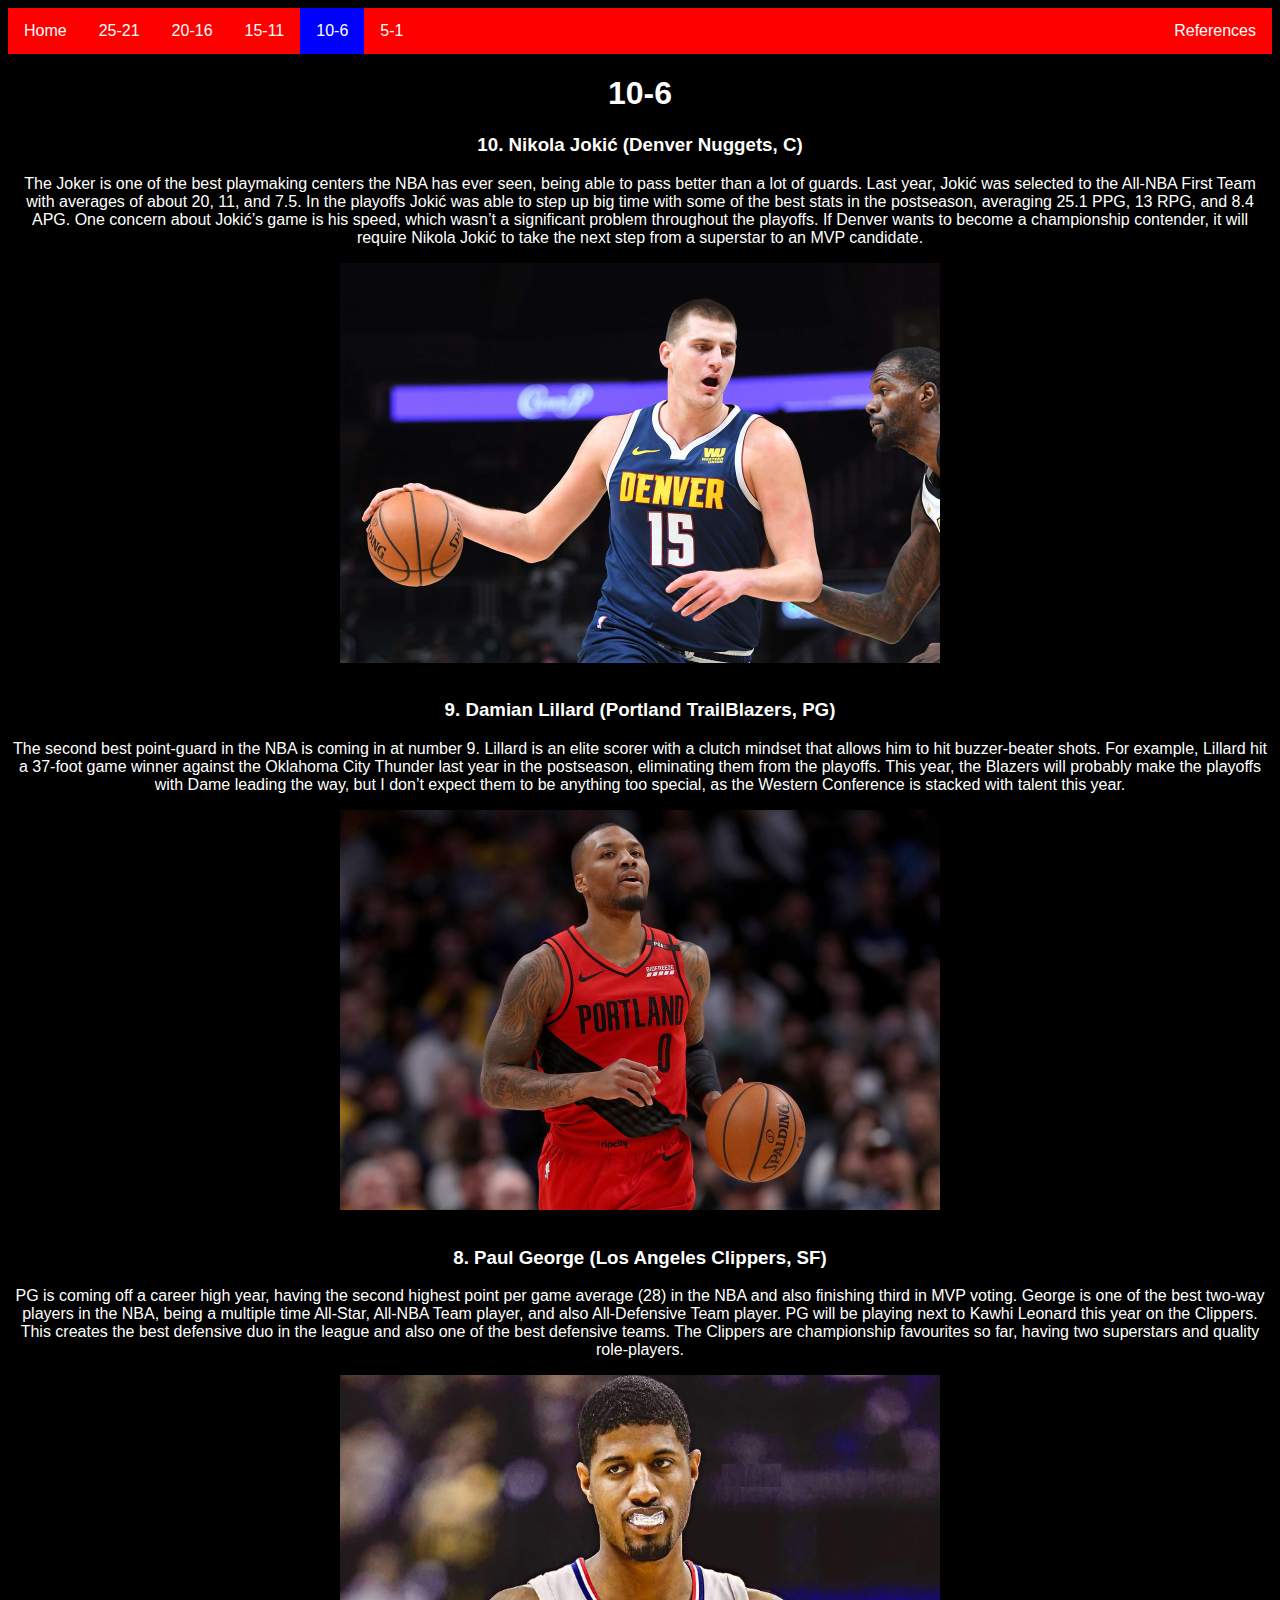
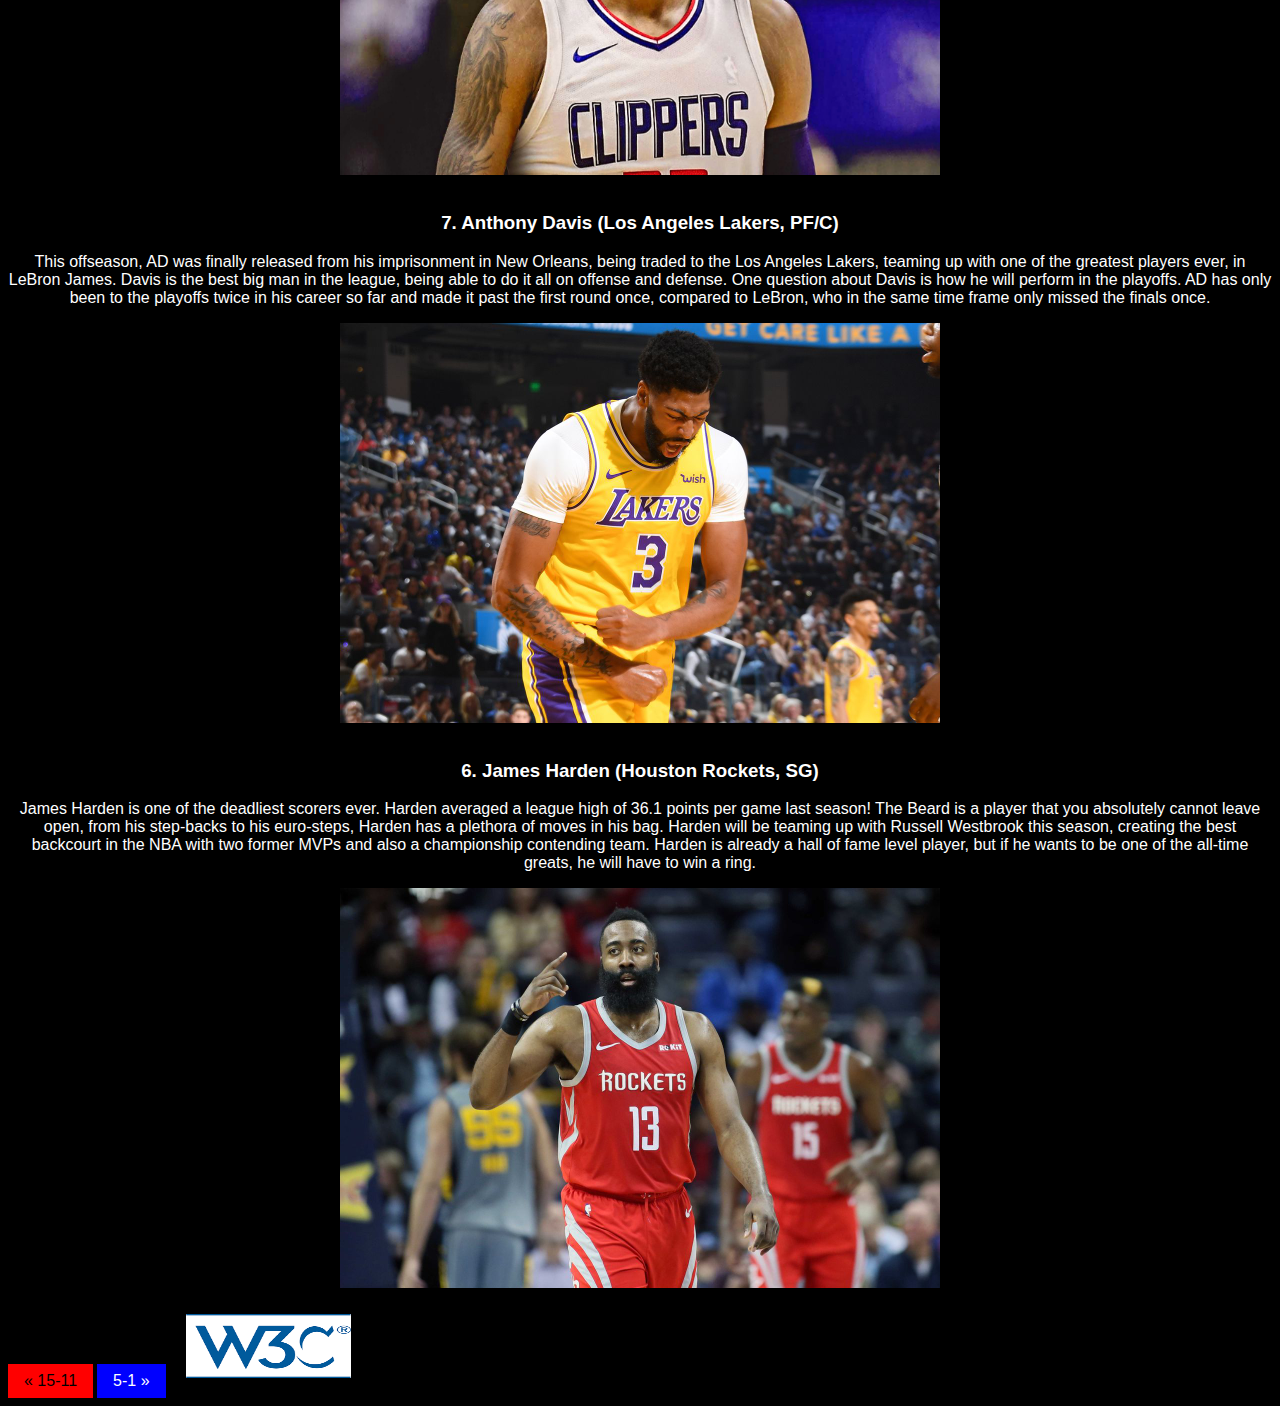
==== 10-6.html @ abd80d1b "Add files via upload" ====
<!doctype html>
<html lang="en">
	<head>
		<meta charset="UTF-8">
		<title>10-6</title>
		<link rel="stylesheet" type="text/css" href="pages.css">
	</head>
	
	<body>
		<nav>
		<ul>
		<li><a href="index.html">Home</a></li>
		<li><a href="25-21.html">25-21</a></li>
		<li><a href="20-16.html">20-16</a></li>
		<li><a href="15-11.html">15-11</a></li>
		<li><a class="active" href="10-6.html">10-6</a></li>
		<li><a href="5-1.html">5-1</a></li>
		<li style="float:right"><a href="references.html">References</a></li>
		</ul>
		</nav>
		
		<h1>10-6</h1>
		<h3>10. Nikola Jokić (Denver Nuggets, C)</h3>
		<p>The Joker is one of the best playmaking centers the NBA has ever seen, being able to pass better than a lot of guards. Last year, Jokić was selected to the All-NBA First Team with averages of about 20, 11, and 7.5. In the playoffs Jokić was able to step up big time with some of the best stats in the postseason, averaging 25.1 PPG, 13 RPG, and 8.4 APG. One concern about Jokić’s game is his speed, which wasn’t a significant problem throughout the playoffs. If Denver wants to become a championship contender, it will require Nikola Jokić to take the next step from a superstar to an MVP candidate.</p>
		<img src="/images/jokic.jpg" alt="Nikola Jokic" style="width:600px;height:400px">
		<br>
		<h3>9. Damian Lillard (Portland TrailBlazers, PG)</h3>
		<p>The second best point-guard in the NBA is coming in at number 9. Lillard is an elite scorer with a clutch mindset that allows him to hit buzzer-beater shots. For example, Lillard hit a 37-foot game winner against the Oklahoma City Thunder last year in the postseason, eliminating them from the playoffs. This year, the Blazers will probably make the playoffs with Dame leading the way, but I don’t expect them to be anything too special, as the Western Conference is stacked with talent this year.</p>
		<img src="/images/lillard.jpg" alt="Damian Lillard" style="width:600px;height:400px">
		<br>
		<h3>8. Paul George (Los Angeles Clippers, SF)</h3>
		<p>PG is coming off a career high year, having the second highest point per game average (28) in the NBA and also finishing third in MVP voting. George is one of the best two-way players in the NBA, being a multiple time All-Star, All-NBA Team player, and also All-Defensive Team player. PG will be playing next to Kawhi Leonard this year on the Clippers. This creates the best defensive duo in the league and also one of the best defensive teams. The Clippers are championship favourites so far, having two superstars and quality role-players.</p>
		<img src="/images/george.jpg" alt="Paul George" style="width:600px;height:400px">
		<br>
		<h3>7. Anthony Davis (Los Angeles Lakers, PF/C)</h3>
		<p>This offseason, AD was finally released from his imprisonment in New Orleans, being traded to the Los Angeles Lakers, teaming up with one of the greatest players ever, in LeBron James. Davis is the best big man in the league, being able to do it all on offense and defense. One question about Davis is how he will perform in the playoffs. AD has only been to the playoffs twice in his career so far and made it past the first round once, compared to LeBron, who in the same time frame only missed the finals once.</p>
		<img src="/images/davis.jpg" alt="Anthony Davis" style="width:600px;height:400px">
		<br>
		<h3>6. James Harden (Houston Rockets, SG)</h3>
		<p>James Harden is one of the deadliest scorers ever. Harden averaged a league high of 36.1 points per game last season! The Beard is a player that you absolutely cannot leave open, from his step-backs to his euro-steps, Harden has a plethora of moves in his bag. Harden will be teaming up with Russell Westbrook this season, creating the best backcourt in the NBA with two former MVPs and also a championship contending team. Harden is already a hall of fame level player, but if he wants to be one of the all-time greats, he will have to win a ring.</p>
		<img src="/images/harden.jpg" alt="James Harden" style="width:600px;height:400px">
		<br>
		
		<a href="15-11.html" class="previous">&laquo; 15-11</a>
		<a href="5-1.html" class="next">5-1 &raquo;</a>
		
		<a href="https://validator.w3.org/nu/#file">
		<img src="/images/w3c.png" width="165" height="64" alt="W3C">
		</a>
	</body>
</html>
---- pages.css ----
body {
  background-color: black;
}

ul {
  list-style-type: none;
  margin: 0;
  padding: 0;
  overflow: hidden;
  background-color: #FF0000;
}

li {
  float: left;
}

li a {
  display: block;
  color: white;
  text-align: center;
  padding: 14px 16px;
  text-decoration: none;
  font-family: "Comic Sans MS", Cursive, Sans-serif;
}

li a:hover {
  background-color: #0000FF;
}

.active {
  background-color: #0000FF;
}

h1,
h3,
p {
  text-align: center;
  font-family: "Comic Sans MS", Cursive, Sans-serif;
  color: white;
}

img {
  display: block;
  margin-left: auto;
  margin-right: auto;
}

a {
  text-decoration: none;
  display: inline-block;
  padding: 8px 16px;
}

a:hover {
  background-color: #ddd;
  color: black;
}

.previous {
  background-color: #FF0000;
  color: black;
  font-family: "Comic Sans MS", Cursive, Sans-serif;
}

.next {
  background-color: #0000FF;
  color: white;
  font-family: "Comic Sans MS", Cursive, Sans-serif;
}
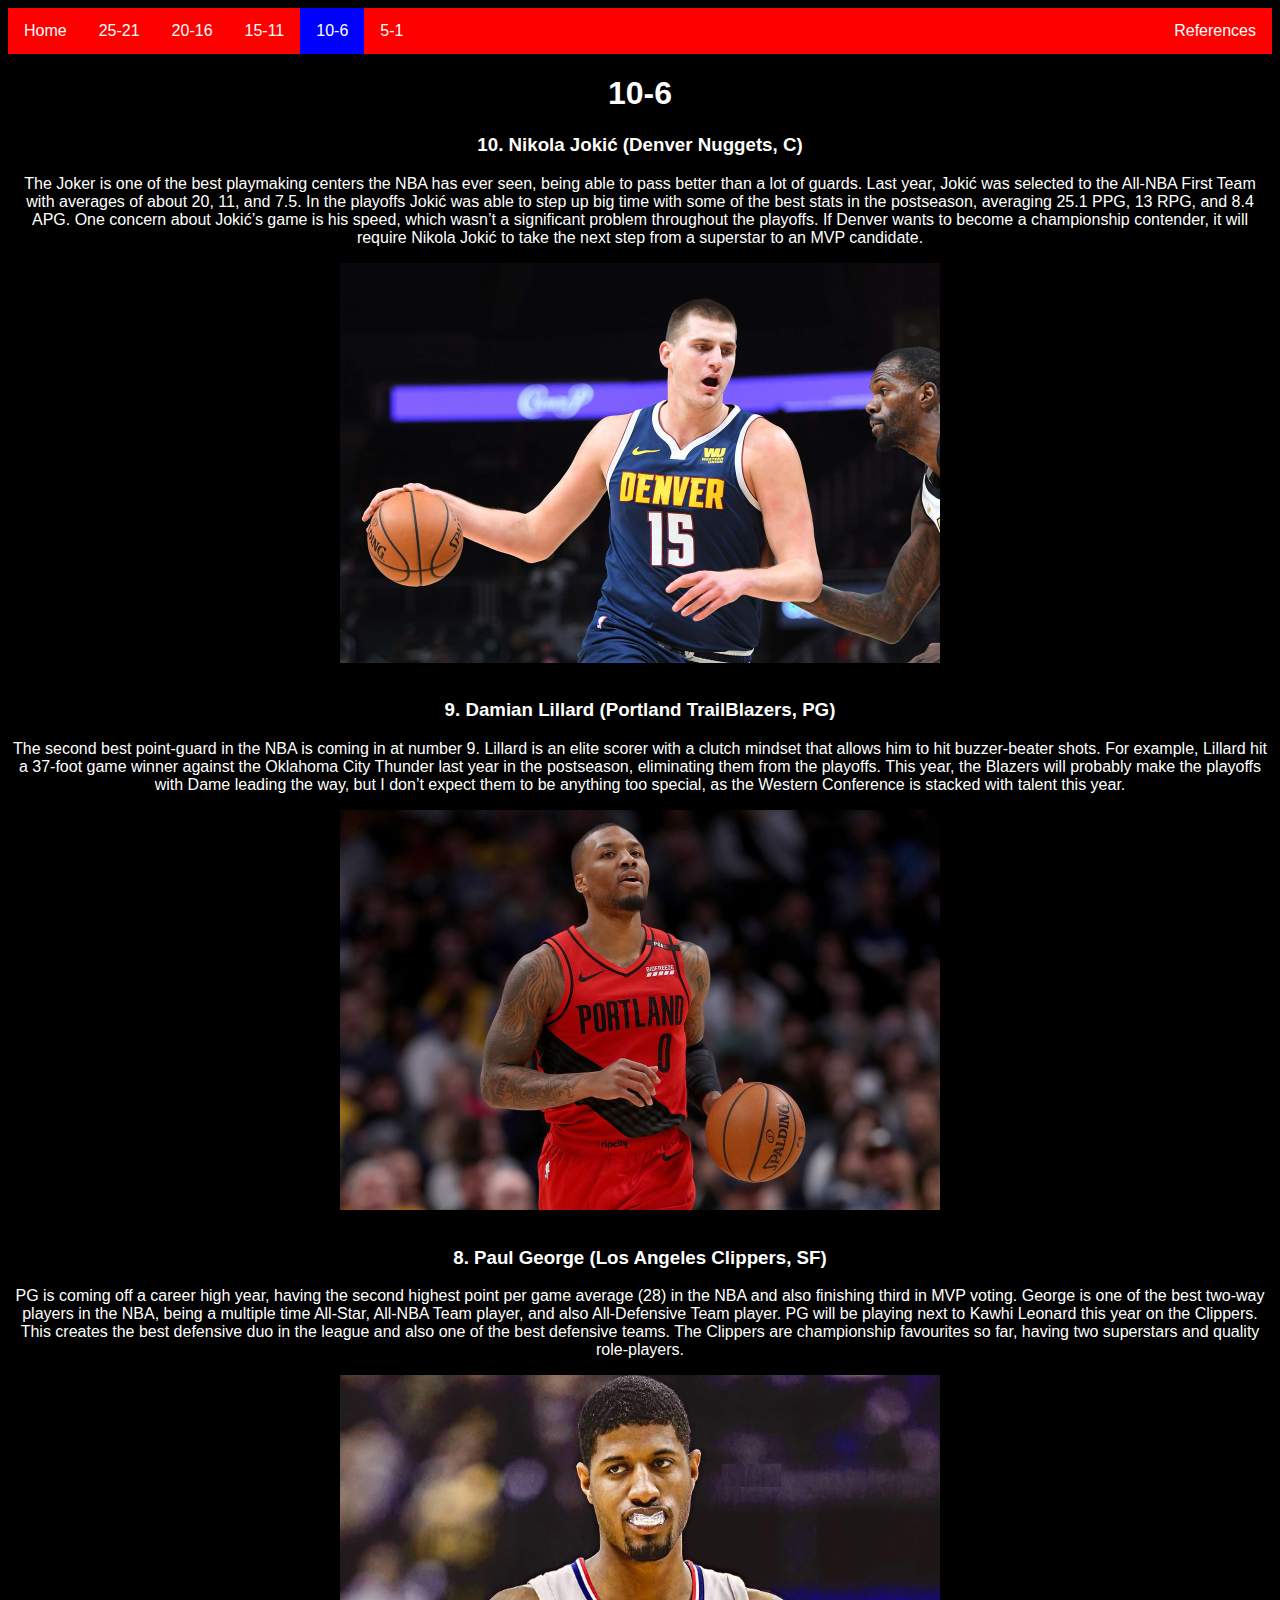
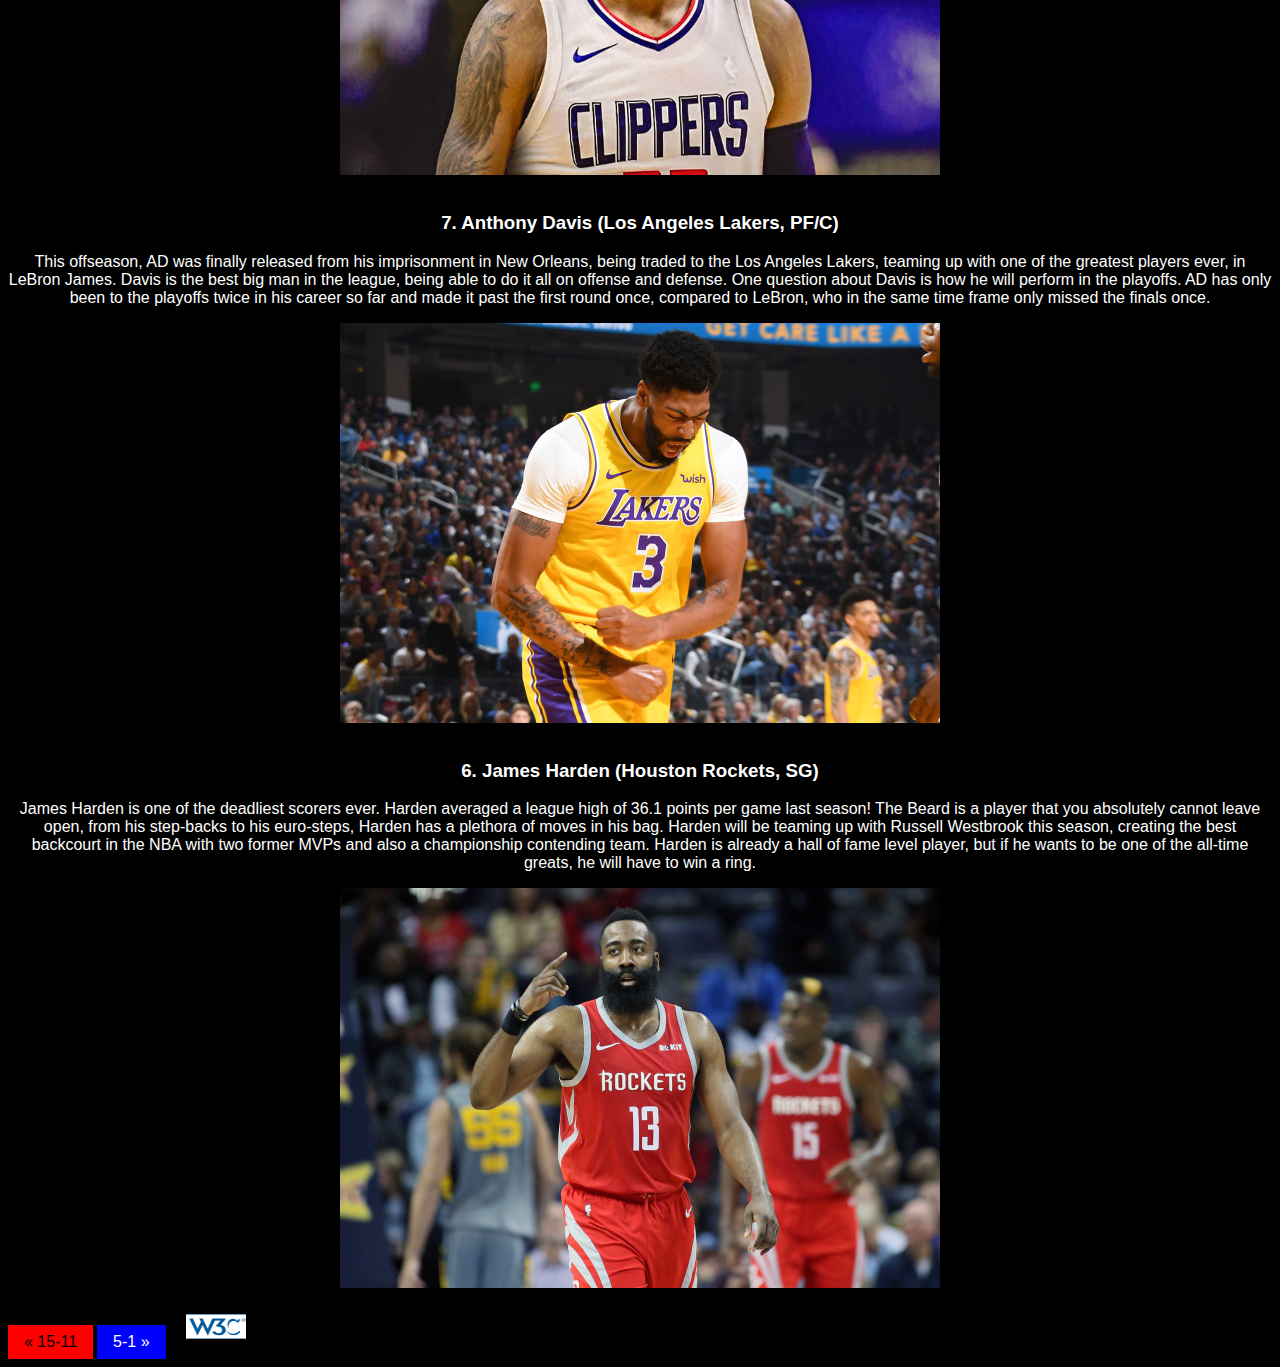
==== commit 02bea320: "Update 10-6.html" ====
--- a/10-6.html
+++ b/10-6.html
@@ -1,5 +1,6 @@
 <!doctype html>
 <html lang="en">
+	
 	<head>
 		<meta charset="UTF-8">
 		<title>10-6</title>
@@ -8,44 +9,45 @@
 	
 	<body>
 		<nav>
-		<ul>
-		<li><a href="index.html">Home</a></li>
-		<li><a href="25-21.html">25-21</a></li>
-		<li><a href="20-16.html">20-16</a></li>
-		<li><a href="15-11.html">15-11</a></li>
-		<li><a class="active" href="10-6.html">10-6</a></li>
-		<li><a href="5-1.html">5-1</a></li>
-		<li style="float:right"><a href="references.html">References</a></li>
-		</ul>
+			<ul>
+				<li><a href="index.html">Home</a></li>
+				<li><a href="25-21.html">25-21</a></li>
+				<li><a href="20-16.html">20-16</a></li>
+				<li><a href="15-11.html">15-11</a></li>
+				<li><a class="active" href="10-6.html">10-6</a></li>
+				<li><a href="5-1.html">5-1</a></li>
+				<li style="float:right"><a href="references.html">References</a></li>
+			</ul>
 		</nav>
 		
 		<h1>10-6</h1>
 		<h3>10. Nikola Jokić (Denver Nuggets, C)</h3>
 		<p>The Joker is one of the best playmaking centers the NBA has ever seen, being able to pass better than a lot of guards. Last year, Jokić was selected to the All-NBA First Team with averages of about 20, 11, and 7.5. In the playoffs Jokić was able to step up big time with some of the best stats in the postseason, averaging 25.1 PPG, 13 RPG, and 8.4 APG. One concern about Jokić’s game is his speed, which wasn’t a significant problem throughout the playoffs. If Denver wants to become a championship contender, it will require Nikola Jokić to take the next step from a superstar to an MVP candidate.</p>
-		<img src="/images/jokic.jpg" alt="Nikola Jokic" style="width:600px;height:400px">
+		<img src="images/jokic.jpg" alt="Nikola Jokic" style="width:600px;height:400px"/>
 		<br>
 		<h3>9. Damian Lillard (Portland TrailBlazers, PG)</h3>
 		<p>The second best point-guard in the NBA is coming in at number 9. Lillard is an elite scorer with a clutch mindset that allows him to hit buzzer-beater shots. For example, Lillard hit a 37-foot game winner against the Oklahoma City Thunder last year in the postseason, eliminating them from the playoffs. This year, the Blazers will probably make the playoffs with Dame leading the way, but I don’t expect them to be anything too special, as the Western Conference is stacked with talent this year.</p>
-		<img src="/images/lillard.jpg" alt="Damian Lillard" style="width:600px;height:400px">
+		<img src="images/lillard.jpg" alt="Damian Lillard" style="width:600px;height:400px"/>
 		<br>
 		<h3>8. Paul George (Los Angeles Clippers, SF)</h3>
 		<p>PG is coming off a career high year, having the second highest point per game average (28) in the NBA and also finishing third in MVP voting. George is one of the best two-way players in the NBA, being a multiple time All-Star, All-NBA Team player, and also All-Defensive Team player. PG will be playing next to Kawhi Leonard this year on the Clippers. This creates the best defensive duo in the league and also one of the best defensive teams. The Clippers are championship favourites so far, having two superstars and quality role-players.</p>
-		<img src="/images/george.jpg" alt="Paul George" style="width:600px;height:400px">
+		<img src="images/george.jpg" alt="Paul George" style="width:600px;height:400px"/>
 		<br>
 		<h3>7. Anthony Davis (Los Angeles Lakers, PF/C)</h3>
 		<p>This offseason, AD was finally released from his imprisonment in New Orleans, being traded to the Los Angeles Lakers, teaming up with one of the greatest players ever, in LeBron James. Davis is the best big man in the league, being able to do it all on offense and defense. One question about Davis is how he will perform in the playoffs. AD has only been to the playoffs twice in his career so far and made it past the first round once, compared to LeBron, who in the same time frame only missed the finals once.</p>
-		<img src="/images/davis.jpg" alt="Anthony Davis" style="width:600px;height:400px">
+		<img src="images/davis.jpg" alt="Anthony Davis" style="width:600px;height:400px"/>
 		<br>
 		<h3>6. James Harden (Houston Rockets, SG)</h3>
 		<p>James Harden is one of the deadliest scorers ever. Harden averaged a league high of 36.1 points per game last season! The Beard is a player that you absolutely cannot leave open, from his step-backs to his euro-steps, Harden has a plethora of moves in his bag. Harden will be teaming up with Russell Westbrook this season, creating the best backcourt in the NBA with two former MVPs and also a championship contending team. Harden is already a hall of fame level player, but if he wants to be one of the all-time greats, he will have to win a ring.</p>
-		<img src="/images/harden.jpg" alt="James Harden" style="width:600px;height:400px">
+		<img src="images/harden.jpg" alt="James Harden" style="width:600px;height:400px"/>
 		<br>
 		
 		<a href="15-11.html" class="previous">&laquo; 15-11</a>
 		<a href="5-1.html" class="next">5-1 &raquo;</a>
 		
-		<a href="https://validator.w3.org/nu/#file">
-		<img src="/images/w3c.png" width="165" height="64" alt="W3C">
+		<a href="https://validator.w3.org/nu/?doc=https%3A%2F%2Fzengjerry.github.io%2Fhome%2F10-6.html">
+			<img src="images/w3c.png" width="60px" height="25px" alt="W3C"/>
 		</a>
 	</body>
-</html>+	
+</html>
